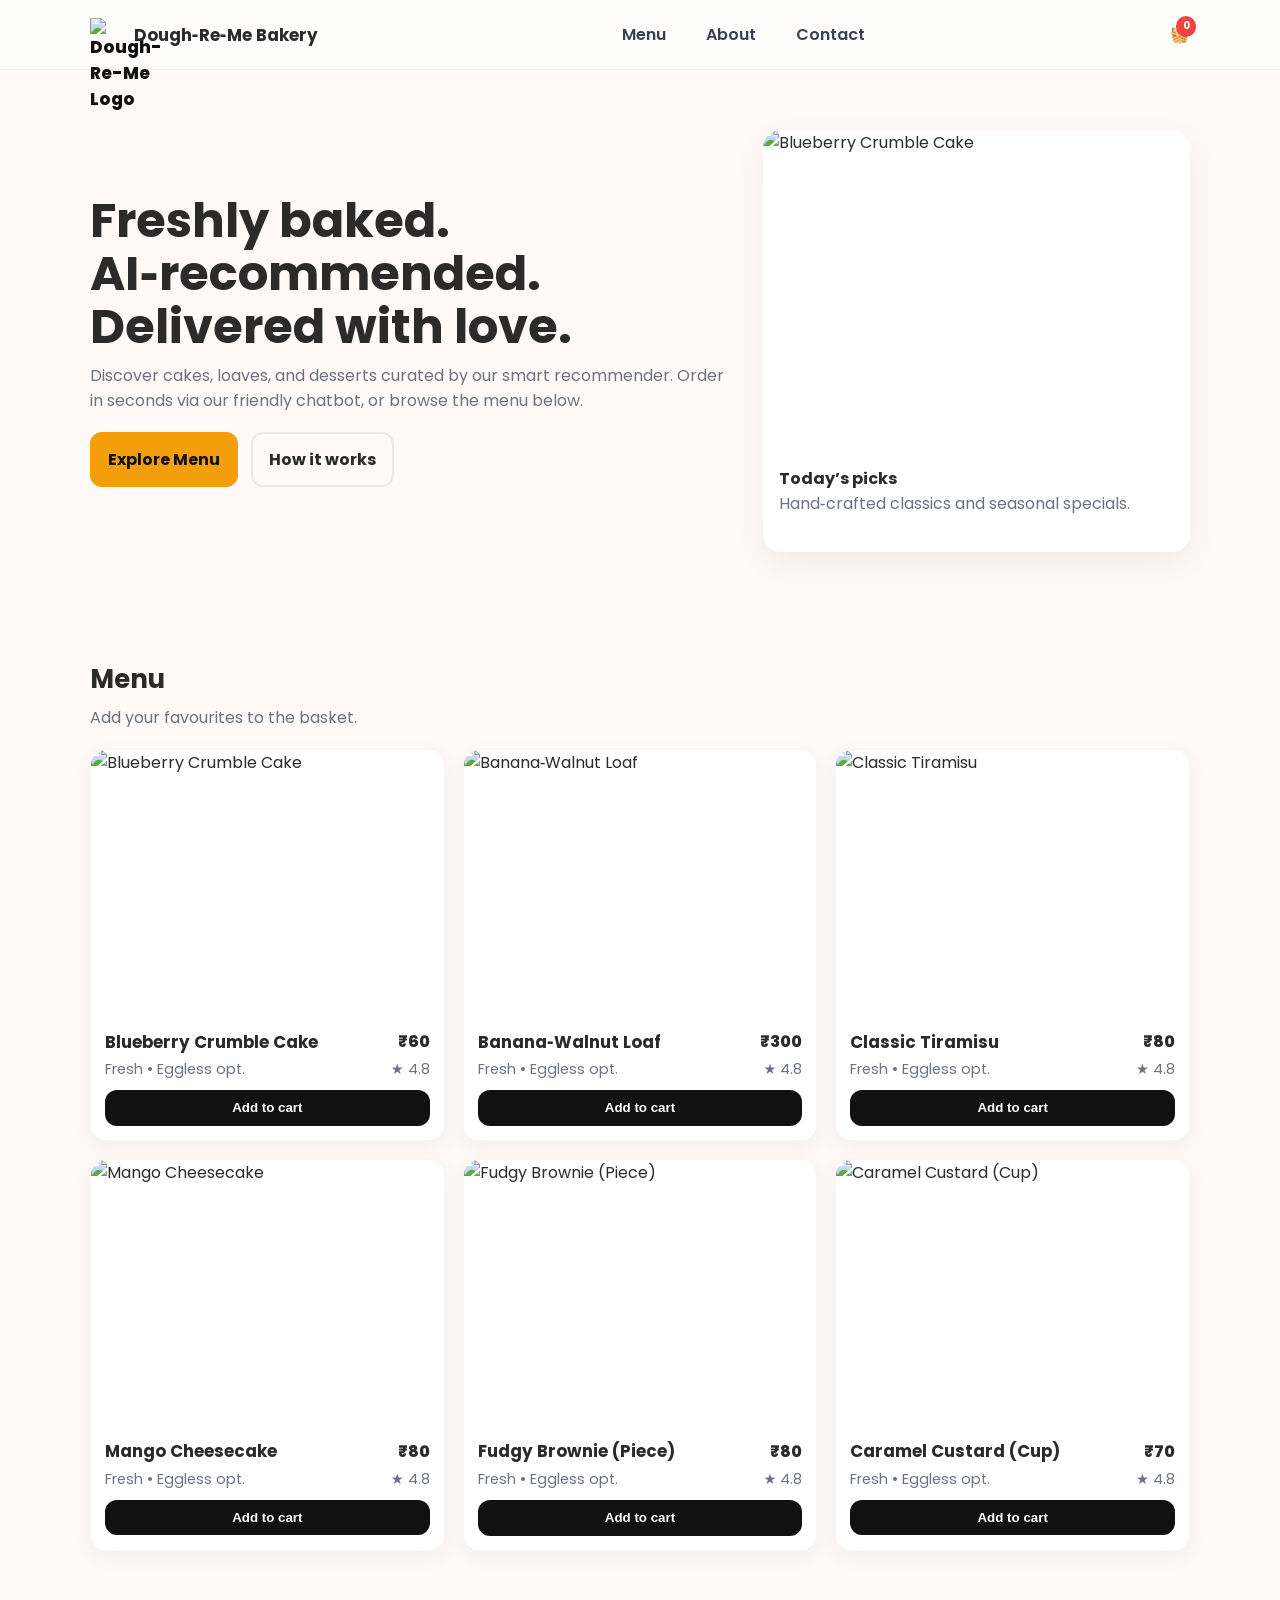
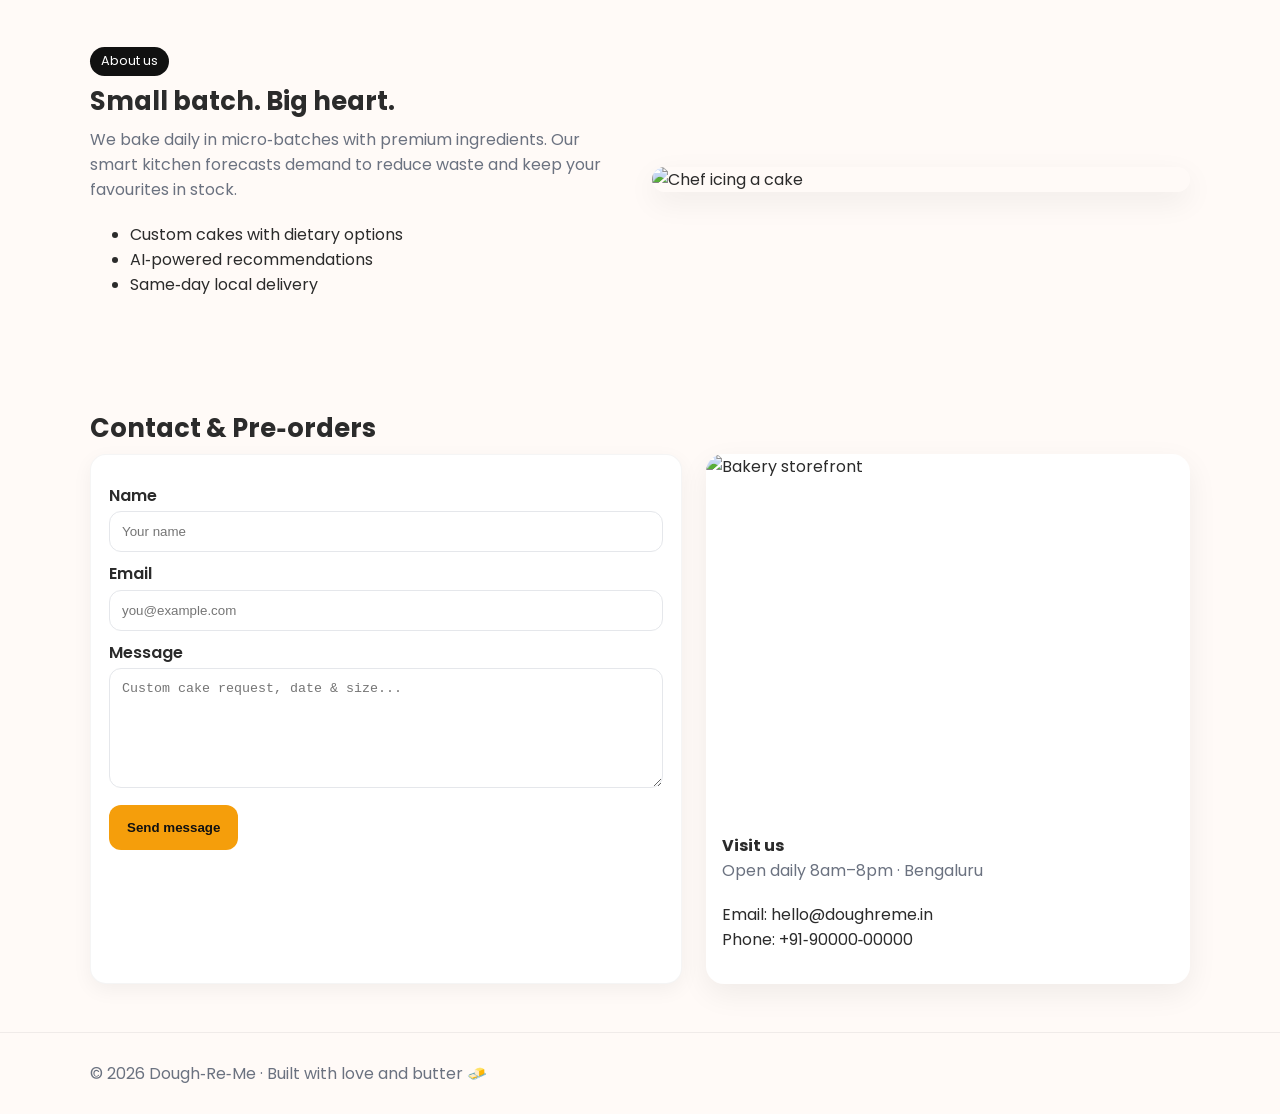
==== index.html @ fbde2506 "website" ====
<!DOCTYPE html>
<html lang="en">
<head>
  <meta charset="UTF-8" />
  <meta name="viewport" content="width=device-width, initial-scale=1" />
  <title>Dough‑Re‑Me Bakery</title>
  <link rel="preconnect" href="https://fonts.googleapis.com">
  <link rel="preconnect" href="https://fonts.gstatic.com" crossorigin>
  <link href="https://fonts.googleapis.com/css2?family=Poppins:wght@300;400;600;700&family=Inter:wght@300;400;600&display=swap" rel="stylesheet">
  <style>
    :root{
      --bg:#fffaf7;--card:#ffffff;--ink:#2b2b2b;--muted:#6b7280;--brand:#f59e0b;--brand-dark:#d97706;--accent:#ef4444;--ring:rgba(245,158,11,.35)
    }
    *{box-sizing:border-box}
    html{scroll-behavior:smooth}
    body{margin:0;font-family:Poppins,system-ui,-apple-system,Segoe UI,Roboto,Inter,Arial,Helvetica,sans-serif;color:var(--ink);background:var(--bg)}
    img{max-width:100%;display:block}
    a{text-decoration:none;color:inherit}
    .container{width:min(1100px,92vw);margin-inline:auto}
    /* Header */
    header{position:sticky;top:0;background:rgba(255,255,255,.8);backdrop-filter:saturate(180%) blur(12px);z-index:50;border-bottom:1px solid #0001}
    .nav{display:flex;align-items:center;justify-content:space-between;padding:14px 0}
    .brand{display:flex;gap:.6rem;align-items:center;font-weight:700;font-size:1.05rem}
    .brand .logo{height:34px;width:34px;border-radius:10px;display:grid;place-items:center;color:#111;font-weight:800}
    .links{display:flex;gap:1rem;align-items:center}
    .links a{padding:.5rem .75rem;border-radius:10px;color:#374151;font-weight:600}
    .links a:hover{background:#00000008}
    .cart{position:relative}
    .badge{position:absolute;top:-6px;right:-6px;background:var(--accent);color:#fff;border-radius:999px;font-size:.65rem;padding:.15rem .4rem;font-weight:700}
    .menu-toggle{display:none;border:none;background:transparent;font-size:1.4rem}

    /* Hero */
    .hero{display:grid;grid-template-columns:1.2fr .8fr;gap:2rem;align-items:center;padding:60px 0}
    .hero h1{font-size:clamp(1.8rem,4vw,3rem);line-height:1.1;margin:0 0 .6rem}
    .hero p{color:var(--muted);margin:0 0 1.2rem}
    .cta{display:flex;gap:.8rem;flex-wrap:wrap}
    .btn{padding:.8rem 1rem;border-radius:12px;border:2px solid transparent;font-weight:700;cursor:pointer;transition:.2s}
    .btn.primary{background:var(--brand);color:#111}
    .btn.primary:hover{background:var(--brand-dark)}
    .btn.ghost{background:transparent;border-color:#00000012}
    .btn.ghost:hover{border-color:#00000025}
    .hero-card{background:var(--card);border-radius:18px;box-shadow:0 10px 30px #00000010;overflow:hidden}
    .hero-card img{aspect-ratio:4/3;object-fit:cover}
    .hero-card .caption{padding:1rem}

    /* Sections */
    section{padding:48px 0}
    .section-title{font-size:1.6rem;margin:0 0 .4rem}
    .section-sub{color:var(--muted);margin:0 0 1.2rem}

    /* Menu Grid */
    .grid{display:grid;grid-template-columns:repeat(3,1fr);gap:18px}
    .card{background:var(--card);border-radius:16px;box-shadow:0 6px 20px #0000000d;overflow:hidden;border:1px solid #00000008}
    .card img{aspect-ratio:4/3;object-fit:cover}
    .card .body{padding:14px}
    .price{font-weight:800}
    .meta{display:flex;align-items:center;justify-content:space-between;color:var(--muted);font-size:.9rem;margin-top:.3rem}
    .add{margin-top:.6rem;width:100%;padding:.65rem;border-radius:12px;border:none;background:#111;color:#fff;font-weight:700;cursor:pointer}
    .add:focus{outline:3px solid var(--ring)}

    /* About */
    .about{display:grid;grid-template-columns:1fr 1fr;gap:24px;align-items:center}
    .about .pill{display:inline-block;background:#111;color:#fff;border-radius:999px;padding:.35rem .7rem;font-size:.8rem;margin-bottom:.4rem}

    /* Contact */
    .contact{display:grid;grid-template-columns:1.1fr .9fr;gap:24px}
    form{background:var(--card);padding:18px;border-radius:16px;box-shadow:0 6px 20px #0000000d;border:1px solid #0000000a}
    label{display:block;font-weight:600;margin:.6rem 0 .2rem}
    input,textarea{width:100%;padding:.75rem;border-radius:12px;border:1px solid #e5e7eb;background:#fff}
    textarea{min-height:120px;resize:vertical}
    .send{margin-top:10px}

    /* Footer */
    footer{padding:28px 0;border-top:1px solid #0000000f;color:#6b7280}

    /* Responsive */
    @media (max-width: 980px){
      .hero{grid-template-columns:1fr;}
      .about, .contact{grid-template-columns:1fr}
      .grid{grid-template-columns:repeat(2,1fr)}
    }
    @media (max-width: 640px){
      .grid{grid-template-columns:1fr}
      .links{display:none}
      .menu-toggle{display:block}
      .mobile{display:none;position:absolute;top:60px;left:0;right:0;background:#fff;border-bottom:1px solid #00000012}
      .mobile a{display:block;padding:12px 16px;border-top:1px solid #0000000a}
    }
  </style>
</head>
<body>
  <header>
    <div class="container nav">
      <a href="#home" class="brand" aria-label="Dough‑Re‑Me home">
        <span class="logo">
  <img src="static/images/logo.png" alt="Dough-Re-Me Logo" />
</span>

        <span>Dough‑Re‑Me Bakery</span>
      </a>
      <nav class="links" aria-label="Primary">
        <a href="#menu">Menu</a>
        <a href="#about">About</a>
        <a href="#contact">Contact</a>
      </nav>
      <button class="menu-toggle" aria-label="Open menu" onclick="toggleMobile()">☰</button>
      <a class="cart" href="#menu" aria-label="Cart">
        🧺<span id="cartBadge" class="badge" aria-live="polite" aria-atomic="true">0</span>
      </a>
    </div>
    <nav id="mobileNav" class="mobile container" aria-label="Mobile"></nav>
  </header>

  <main id="home">
    <!-- HERO -->
    <section class="hero container" aria-labelledby="hero-title">
      <div>
        <h1 id="hero-title">Freshly baked. AI‑recommended. Delivered with love.</h1>
        <p>Discover cakes, loaves, and desserts curated by our smart recommender. Order in seconds via our friendly chatbot, or browse the menu below.</p>
        <div class="cta">
          <a href="#menu" class="btn primary">Explore Menu</a>
          <a href="#about" class="btn ghost">How it works</a>
        </div>
      </div>
      <div class="hero-card" role="img" aria-label="Display of assorted bakery items">
        <img src="static/images/blueberry_crumble.jpeg" alt="Blueberry Crumble Cake"/>
        <div class="caption">
          <strong>Today’s picks</strong>
          <p class="section-sub">Hand‑crafted classics and seasonal specials.</p>
        </div>
      </div>
    </section>

    <!-- MENU -->
    <section id="menu" class="container" aria-labelledby="menu-title">
      <h2 class="section-title" id="menu-title">Menu</h2>
      <p class="section-sub">Add your favourites to the basket.</p>
      <div class="grid" id="menuGrid"></div>
    </section>

    <!-- ABOUT -->
    <section id="about" class="container" aria-labelledby="about-title">
      <div class="about">
        <div>
          <span class="pill">About us</span>
          <h2 class="section-title" id="about-title">Small batch. Big heart.</h2>
          <p class="section-sub">We bake daily in micro‑batches with premium ingredients. Our smart kitchen forecasts demand to reduce waste and keep your favourites in stock.</p>
          <ul>
            <li>Custom cakes with dietary options</li>
            <li>AI‑powered recommendations</li>
            <li>Same‑day local delivery</li>
          </ul>
        </div>
        <img src="https://images.unsplash.com/photo-1605497788044-5c4ae0500f86?q=80&w=1600&auto=format&fit=crop" alt="Chef icing a cake" style="border-radius:16px;box-shadow:0 10px 30px #00000010"/>
      </div>
    </section>

    <!-- CONTACT -->
    <section id="contact" class="container" aria-labelledby="contact-title">
      <h2 class="section-title" id="contact-title">Contact & Pre‑orders</h2>
      <div class="contact">
        <form onsubmit="event.preventDefault(); alert('Thanks! We\'ll get back soon.'); this.reset();">
          <label for="name">Name</label>
          <input id="name" name="name" required placeholder="Your name" />
          <label for="email">Email</label>
          <input id="email" name="email" type="email" required placeholder="you@example.com" />
          <label for="msg">Message</label>
          <textarea id="msg" name="message" placeholder="Custom cake request, date & size..."></textarea>
          <button class="btn primary send" type="submit">Send message</button>
        </form>
        <div>
          <div class="hero-card">
            <img src="https://images.unsplash.com/photo-1541976076758-347942db1970?q=80&w=1600&auto=format&fit=crop" alt="Bakery storefront"/>
            <div class="caption">
              <strong>Visit us</strong>
              <p class="section-sub">Open daily 8am–8pm · Bengaluru</p>
              <p>Email: hello@doughreme.in<br/>Phone: +91‑90000‑00000</p>
            </div>
          </div>
        </div>
      </div>
    </section>
  </main>

  <footer>
    <div class="container">
      © <span id="year"></span> Dough‑Re‑Me · Built with love and butter 🧈
    </div>
  </footer>

  <script>

 
    const items = [
      {id:1, name:'Blueberry Crumble Cake', price:60, img:'static/images/blueberry_crumble.jpeg'},
      {id:2, name:'Banana‑Walnut Loaf', price:300, img:'static/images/banana_walnut.jpeg'},
      {id:3, name:'Classic Tiramisu', price:80, img:'static/images/tiramisu.jpeg'},
      {id:4, name:'Mango Cheesecake', price:80, img:'static/images/mango_cheesecake.jpeg'},
      {id:5, name:'Fudgy Brownie (Piece)', price:80, img:'static/images/brownie.jpeg'},
      {id:6, name:'Caramel Custard (Cup)', price:70, img:'static/images/caramel_custard.jpeg'}
    ];

    const grid = document.getElementById('menuGrid');
    const badge = document.getElementById('cartBadge');
    const mobileNav = document.getElementById('mobileNav');
    let cartCount = 0;

    function renderMenu(){
      grid.innerHTML = items.map(it => `
        <article class="card" aria-label="${it.name}">
          <img src="${it.img}" alt="${it.name}">
          <div class="body">
            <div style="display:flex;justify-content:space-between;align-items:center;gap:.6rem">
              <h3 style="margin:0;font-size:1.05rem">${it.name}</h3>
              <span class="price">₹${it.price}</span>
            </div>
            <div class="meta">
              <span>Fresh • Eggless opt.</span>
              <span>★ 4.8</span>
            </div>
            <button class="add" onclick="addToCart(${it.id})">Add to cart</button>
          </div>
        </article>
      `).join('');
    }

    function addToCart(id){
      cartCount++; badge.textContent = cartCount; badge.style.transform = 'scale(1.2)';
      setTimeout(()=>{badge.style.transform='scale(1)';},120);
    }

    function toggleMobile(){
      if(mobileNav.style.display === 'block'){ mobileNav.style.display = 'none'; return; }
      mobileNav.innerHTML = `
        <a href="#menu" onclick="toggleMobile()">Menu</a>
        <a href="#about" onclick="toggleMobile()">About</a>
        <a href="#contact" onclick="toggleMobile()">Contact</a>
      `;
      mobileNav.style.display = 'block';
    }

    document.getElementById('year').textContent = new Date().getFullYear();
    renderMenu();
  </script>
</body>
</html>
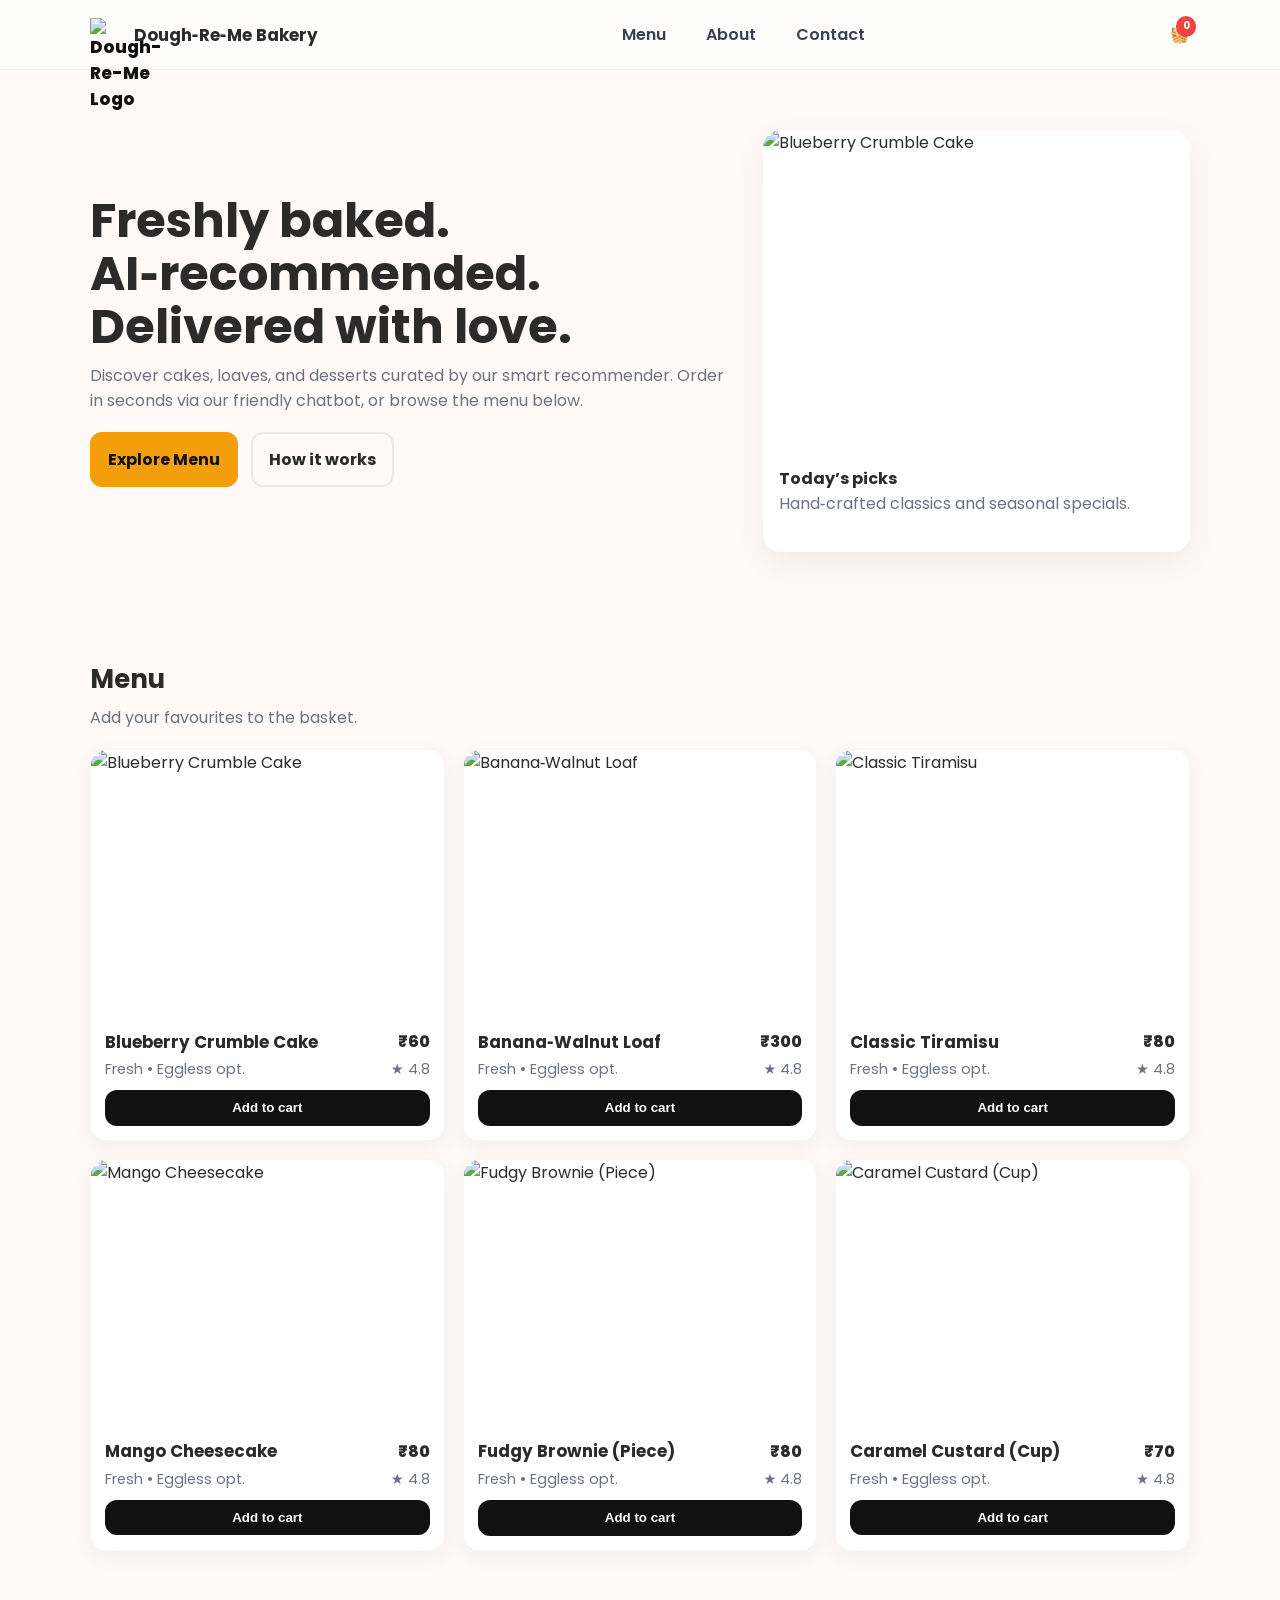
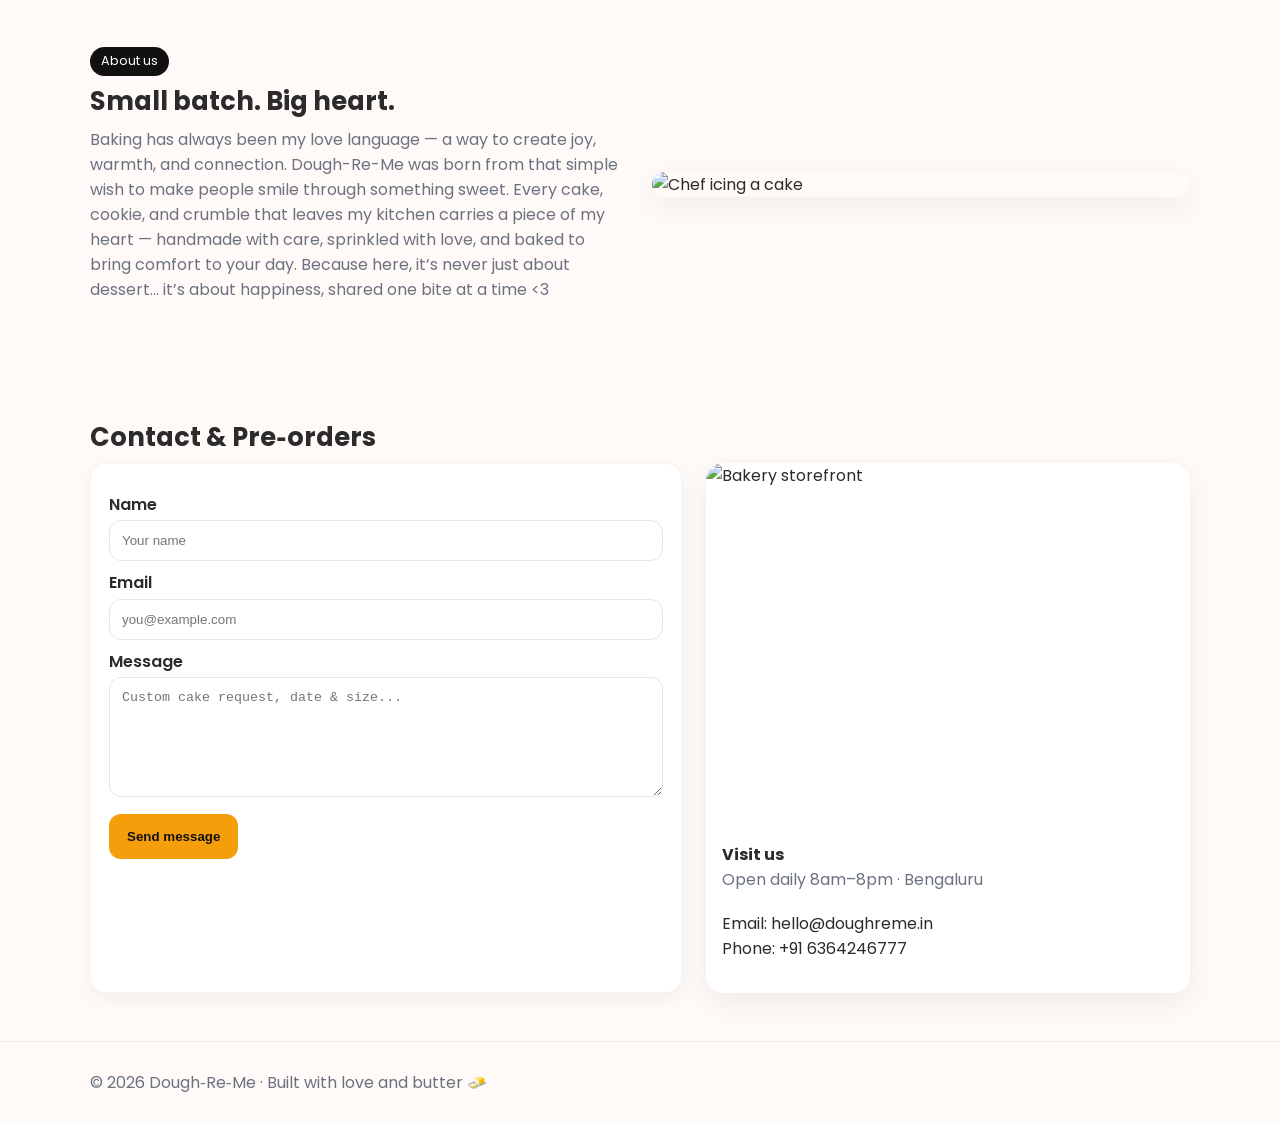
==== commit 388cb85e: "Updated" ====
--- a/index.html
+++ b/index.html
@@ -144,14 +144,10 @@
         <div>
           <span class="pill">About us</span>
           <h2 class="section-title" id="about-title">Small batch. Big heart.</h2>
-          <p class="section-sub">We bake daily in micro‑batches with premium ingredients. Our smart kitchen forecasts demand to reduce waste and keep your favourites in stock.</p>
-          <ul>
-            <li>Custom cakes with dietary options</li>
-            <li>AI‑powered recommendations</li>
-            <li>Same‑day local delivery</li>
-          </ul>
-        </div>
-        <img src="https://images.unsplash.com/photo-1605497788044-5c4ae0500f86?q=80&w=1600&auto=format&fit=crop" alt="Chef icing a cake" style="border-radius:16px;box-shadow:0 10px 30px #00000010"/>
+          <p class="section-sub">Baking has always been my love language — a way to create joy, warmth, and connection. Dough-Re-Me was born from that simple wish to make people smile through something sweet. Every cake, cookie, and crumble that leaves my kitchen carries a piece of my heart — handmade with care, sprinkled with love, and baked to bring comfort to your day. Because here, it’s never just about dessert… it’s about happiness, shared one bite at a time <3</p>
+          
+        </div>
+        <img src="static/images/love.png" alt="Chef icing a cake" style="border-radius:16px;box-shadow:0 10px 30px #00000010"/>
       </div>
     </section>
 
@@ -170,11 +166,11 @@
         </form>
         <div>
           <div class="hero-card">
-            <img src="https://images.unsplash.com/photo-1541976076758-347942db1970?q=80&w=1600&auto=format&fit=crop" alt="Bakery storefront"/>
+            <img src="static/images/shop.png" alt="Bakery storefront"/>
             <div class="caption">
               <strong>Visit us</strong>
               <p class="section-sub">Open daily 8am–8pm · Bengaluru</p>
-              <p>Email: hello@doughreme.in<br/>Phone: +91‑90000‑00000</p>
+              <p>Email: hello@doughreme.in<br/>Phone: +91 6364246777</p>
             </div>
           </div>
         </div>
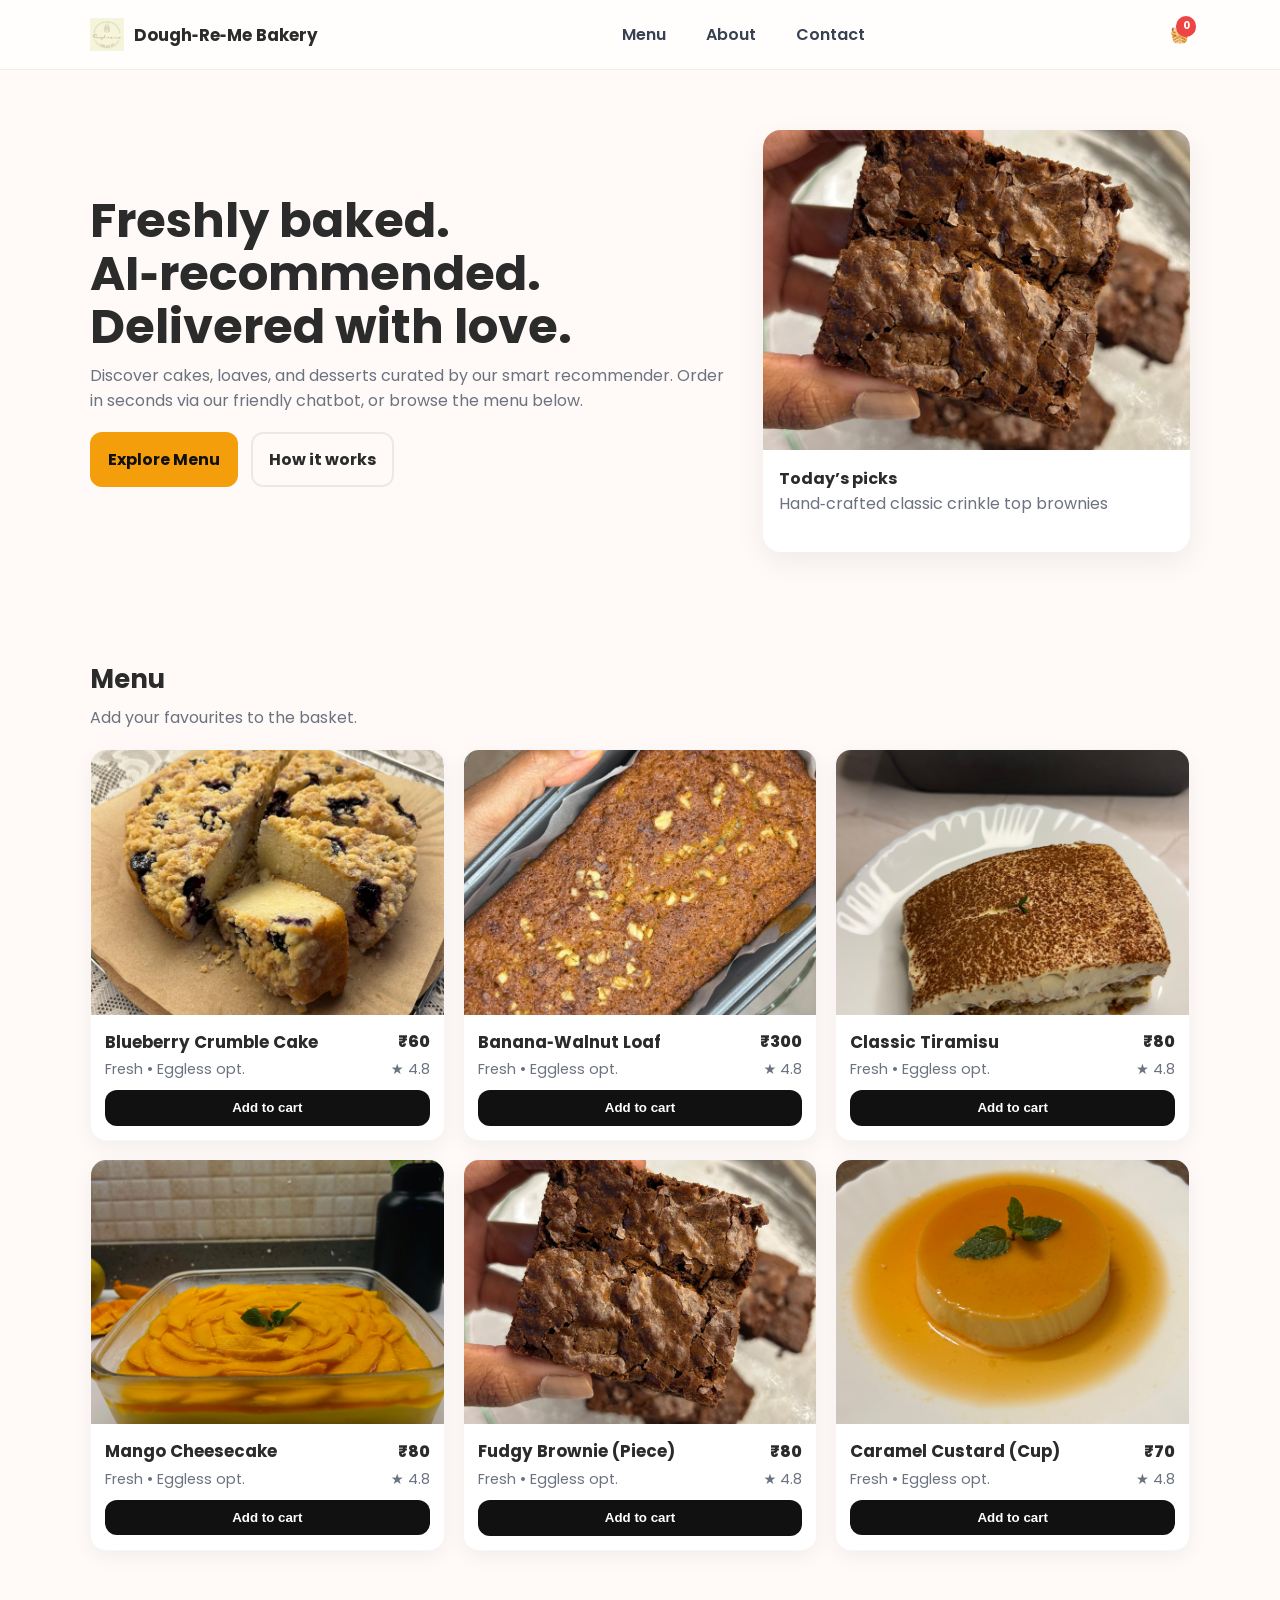
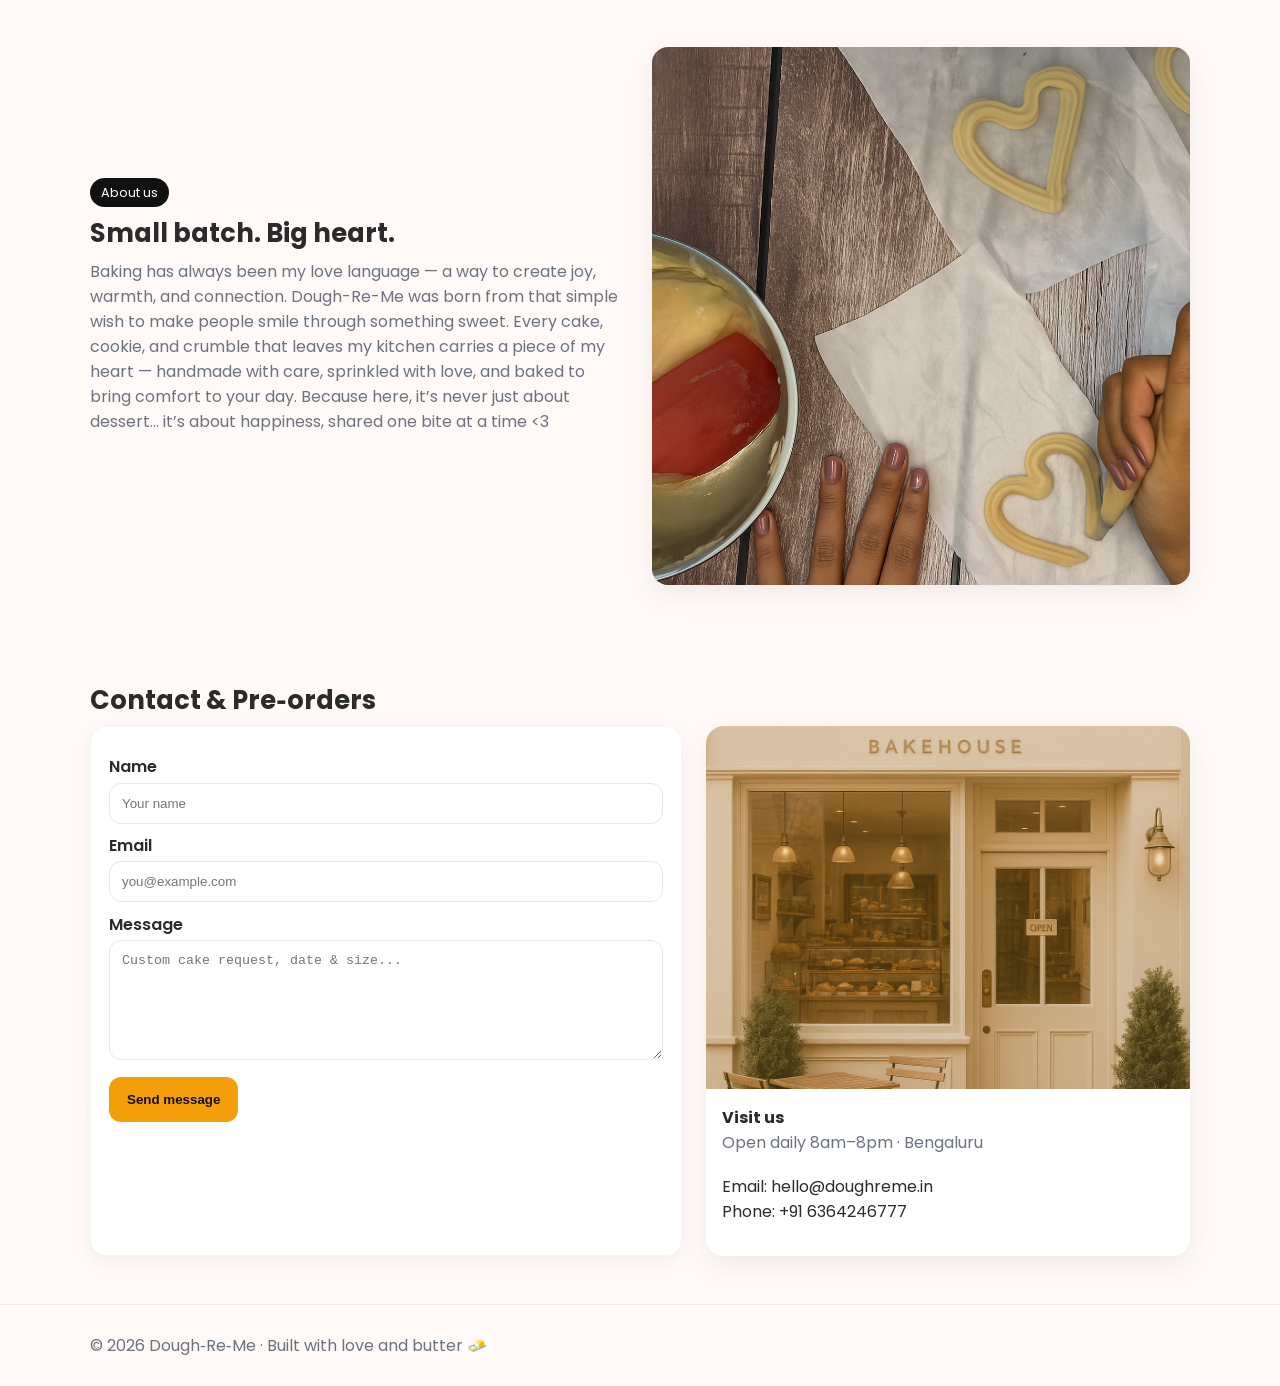
==== commit 862fcdf5: "adding images" ====
--- a/index.html
+++ b/index.html
@@ -123,10 +123,10 @@
         </div>
       </div>
       <div class="hero-card" role="img" aria-label="Display of assorted bakery items">
-        <img src="static/images/blueberry_crumble.jpeg" alt="Blueberry Crumble Cake"/>
+        <img src="static/images/brownie.jpeg" alt="Brownie"/>
         <div class="caption">
           <strong>Today’s picks</strong>
-          <p class="section-sub">Hand‑crafted classics and seasonal specials.</p>
+          <p class="section-sub">Hand‑crafted classic crinkle top brownies</p>
         </div>
       </div>
     </section>
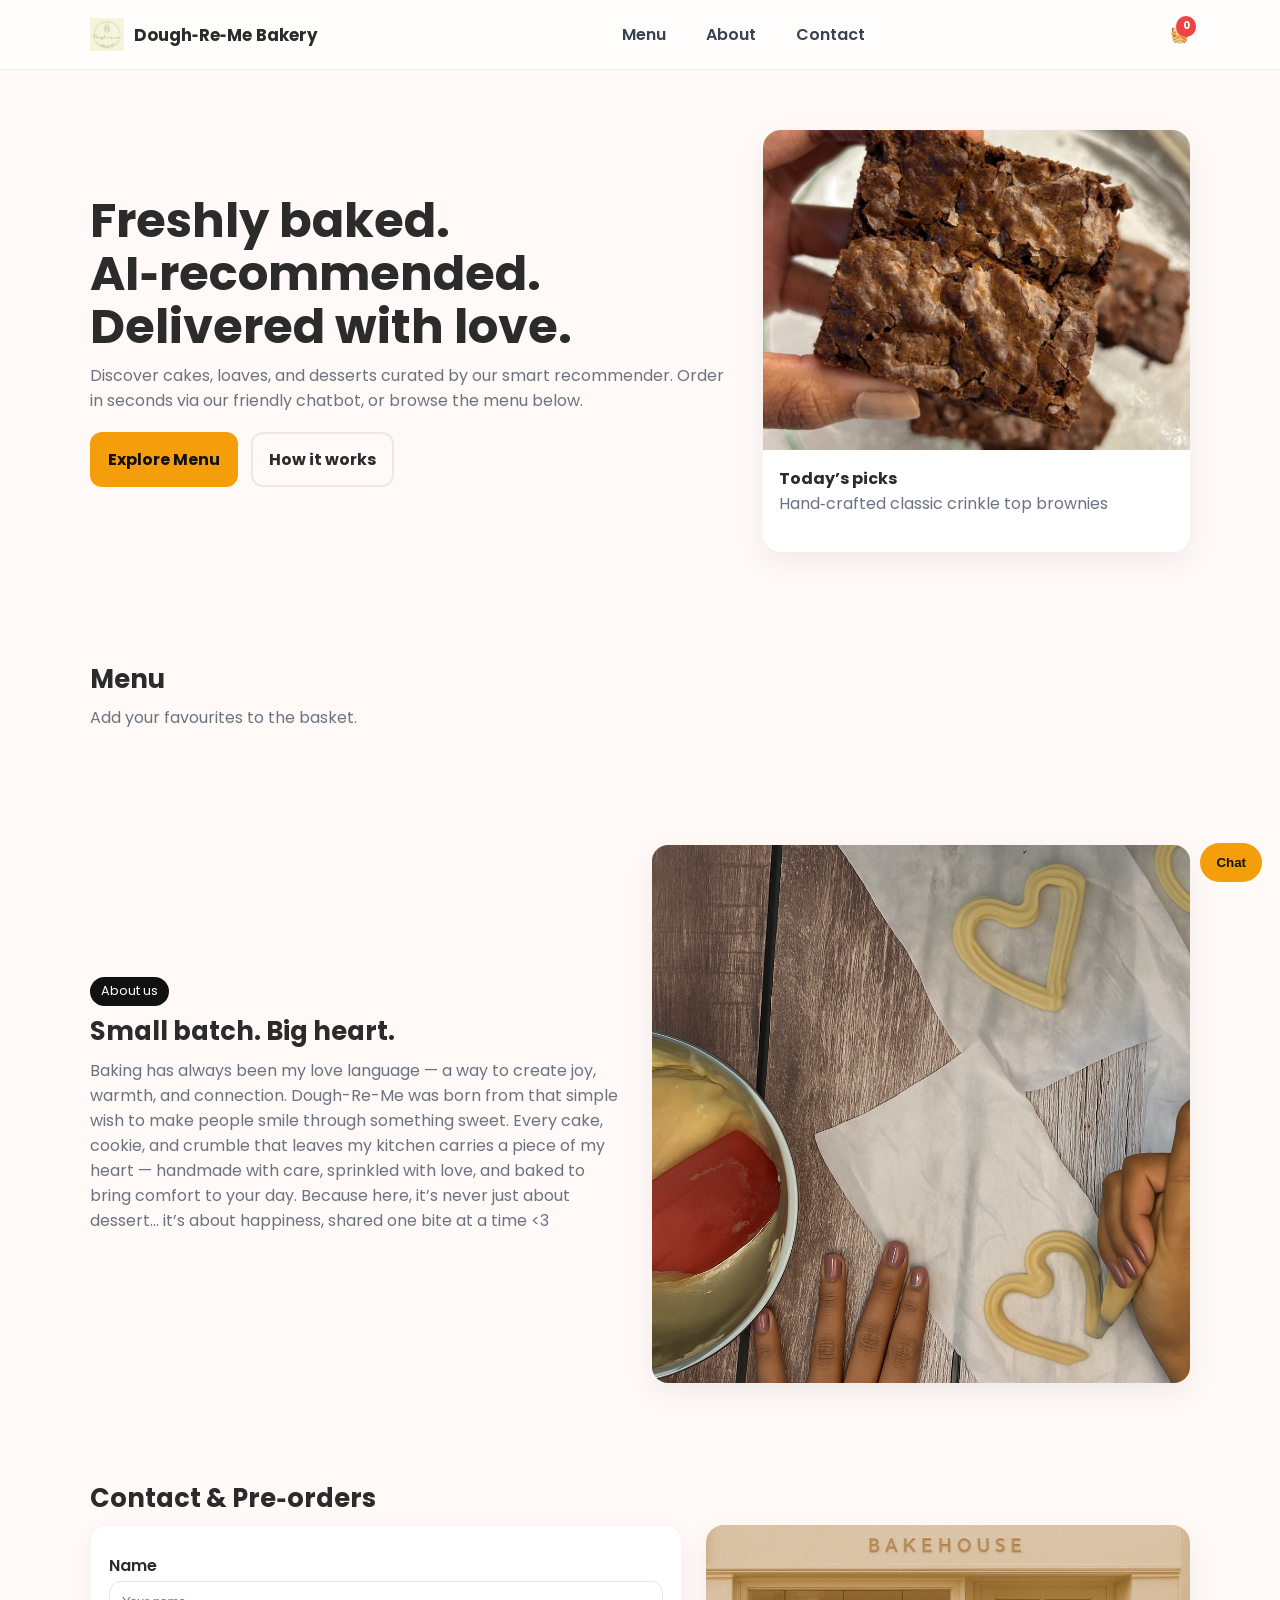
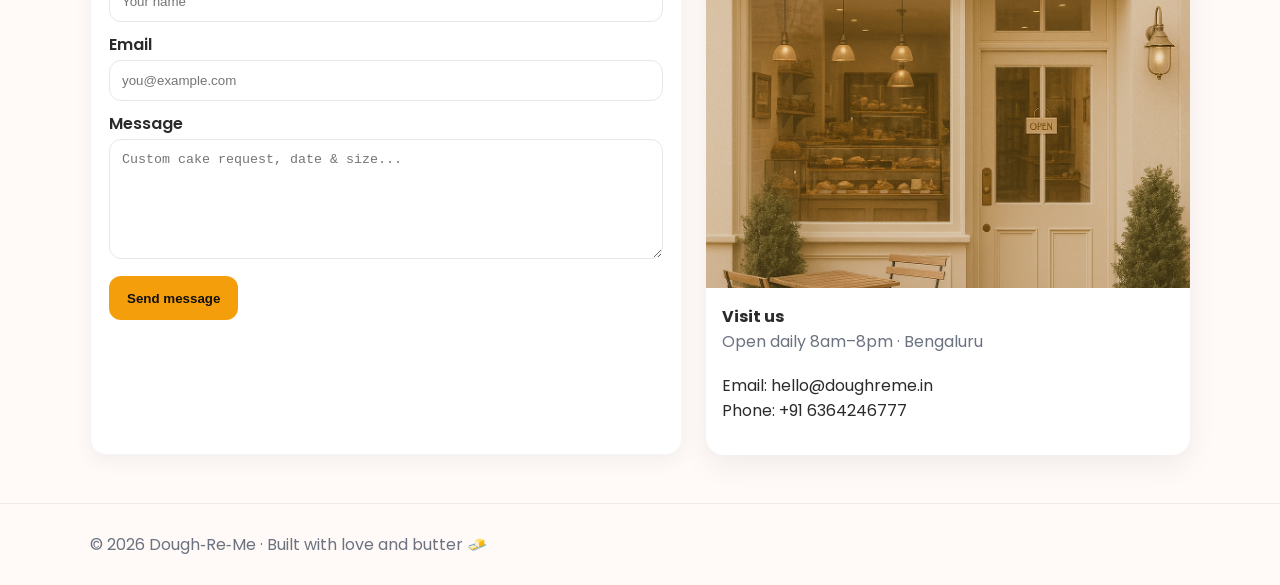
==== commit 9e654575: "Add assistant API + frontend chat widget; fetch products from API; localStorage cart integration" ====
--- a/index.html
+++ b/index.html
@@ -185,44 +185,57 @@
   </footer>
 
   <script>
-
- 
-    const items = [
-      {id:1, name:'Blueberry Crumble Cake', price:60, img:'static/images/blueberry_crumble.jpeg'},
-      {id:2, name:'Banana‑Walnut Loaf', price:300, img:'static/images/banana_walnut.jpeg'},
-      {id:3, name:'Classic Tiramisu', price:80, img:'static/images/tiramisu.jpeg'},
-      {id:4, name:'Mango Cheesecake', price:80, img:'static/images/mango_cheesecake.jpeg'},
-      {id:5, name:'Fudgy Brownie (Piece)', price:80, img:'static/images/brownie.jpeg'},
-      {id:6, name:'Caramel Custard (Cup)', price:70, img:'static/images/caramel_custard.jpeg'}
-    ];
-
+    const apiBase = '';
     const grid = document.getElementById('menuGrid');
     const badge = document.getElementById('cartBadge');
     const mobileNav = document.getElementById('mobileNav');
-    let cartCount = 0;
-
-    function renderMenu(){
+    const cartKey = 'drm_cart_v1';
+
+    async function fetchProducts(){
+      try{
+        const res = await fetch(apiBase + '/api/v1/products/');
+        if(!res.ok) throw new Error('Failed');
+        const data = await res.json();
+        return data;
+      }catch(e){
+        // fallback to empty
+        return [];
+      }
+    }
+
+    function loadCart(){
+      try{ return JSON.parse(localStorage.getItem(cartKey) || '[]') }catch(e){ return [] }
+    }
+
+    function saveCart(arr){ localStorage.setItem(cartKey, JSON.stringify(arr)); updateBadge(); }
+
+    function updateBadge(){ const c = loadCart().reduce((s,i)=>s+i.quantity,0); badge.textContent = c; }
+
+    function renderMenu(items){
       grid.innerHTML = items.map(it => `
         <article class="card" aria-label="${it.name}">
-          <img src="${it.img}" alt="${it.name}">
+          <img src="${it.img || 'static/images/shop.png'}" alt="${it.name}">
           <div class="body">
             <div style="display:flex;justify-content:space-between;align-items:center;gap:.6rem">
-              <h3 style="margin:0;font-size:1.05rem">${it.name}</h3>
+              <h3 style="margin:0;font-size:1.05rem"><a href="product.html?id=${it.id}">${it.name}</a></h3>
               <span class="price">₹${it.price}</span>
             </div>
             <div class="meta">
-              <span>Fresh • Eggless opt.</span>
+              <span>${it.category || 'Fresh'}</span>
               <span>★ 4.8</span>
             </div>
-            <button class="add" onclick="addToCart(${it.id})">Add to cart</button>
+            <button class="add" onclick="addToCart(${it.id}, '${(it.name||'').replace(/'/g,"\'\'")}','${it.price}', '${it.img || ''}')">Add to cart</button>
           </div>
         </article>
       `).join('');
     }
 
-    function addToCart(id){
-      cartCount++; badge.textContent = cartCount; badge.style.transform = 'scale(1.2)';
-      setTimeout(()=>{badge.style.transform='scale(1)';},120);
+    function addToCart(id, name, price, img){
+      const arr = loadCart();
+      const ex = arr.find(x=>x.id===id);
+      if(ex){ ex.quantity += 1 } else { arr.push({id, name, price: Number(price), quantity:1, img}) }
+      saveCart(arr);
+      badge.style.transform = 'scale(1.2)'; setTimeout(()=>badge.style.transform='scale(1)',120);
     }
 
     function toggleMobile(){
@@ -235,8 +248,68 @@
       mobileNav.style.display = 'block';
     }
 
-    document.getElementById('year').textContent = new Date().getFullYear();
-    renderMenu();
+    // Chat widget
+    const chatBtnHtml = `
+      <div id="drmChat" style="position:fixed;right:18px;bottom:18px;z-index:1000">
+        <button id="openChat" style="background:var(--brand);border:none;border-radius:999px;padding:12px 16px;color:#111;font-weight:700">Chat</button>
+      </div>
+    `;
+    document.body.insertAdjacentHTML('beforeend', chatBtnHtml);
+
+    function createChatPanel(){
+      if(document.getElementById('drmPanel')) return;
+      const panel = document.createElement('div');
+      panel.id = 'drmPanel';
+      panel.style.position = 'fixed';
+      panel.style.right = '18px';
+      panel.style.bottom = '72px';
+      panel.style.width = '320px';
+      panel.style.maxHeight = '60vh';
+      panel.style.background = '#fff';
+      panel.style.borderRadius = '12px';
+      panel.style.boxShadow = '0 10px 30px rgba(0,0,0,.15)';
+      panel.style.overflow = 'hidden';
+      panel.innerHTML = `
+        <div style="padding:10px;border-bottom:1px solid #eee;font-weight:700">Assistant</div>
+        <div id="drmMsgs" style="padding:10px;height:240px;overflow:auto"></div>
+        <div style="display:flex;gap:8px;padding:8px;border-top:1px solid #eee">
+          <input id="drmInput" placeholder="Ask for recommendations or say hi" style="flex:1;padding:8px;border-radius:8px;border:1px solid #eee">
+          <button id="drmSend" style="background:var(--brand);border:none;padding:8px 10px;border-radius:8px">Send</button>
+        </div>
+      `;
+      document.body.appendChild(panel);
+      document.getElementById('drmSend').addEventListener('click', sendChat);
+      document.getElementById('drmInput').addEventListener('keydown', (e)=>{ if(e.key==='Enter') sendChat() });
+    }
+
+    async function sendChat(){
+      const input = document.getElementById('drmInput');
+      const text = input.value.trim(); if(!text) return; input.value = '';
+      const msgsEl = document.getElementById('drmMsgs');
+      msgsEl.insertAdjacentHTML('beforeend', `<div style="margin:.4rem 0"><strong>You:</strong> ${text}</div>`);
+      msgsEl.scrollTop = msgsEl.scrollHeight;
+
+      const payload = { messages: [{ role: 'user', content: text }], top_n: 5 };
+      const res = await fetch('/api/v1/assistant/chat', { method: 'POST', headers: {'content-type':'application/json'}, body: JSON.stringify(payload) });
+      if(!res.ok){ msgsEl.insertAdjacentHTML('beforeend', `<div style="color:red">Assistant error</div>`); return }
+      const data = await res.json();
+      msgsEl.insertAdjacentHTML('beforeend', `<div style="margin:.4rem 0"><strong>Assistant:</strong> ${data.reply.text}</div>`);
+      if(data.reply.suggested_products && data.reply.suggested_products.length){
+        const list = data.reply.suggested_products.map(p=>`<div style="margin:.3rem 0"><a href="product.html?id=${p.id}">${p.name} — ₹${p.price}</a></div>`).join('');
+        msgsEl.insertAdjacentHTML('beforeend', `<div style="margin:.4rem 0">${list}</div>`);
+      }
+      msgsEl.scrollTop = msgsEl.scrollHeight;
+    }
+
+    document.getElementById('openChat').addEventListener('click', ()=>{ createChatPanel(); });
+
+    // Init
+    (async ()=>{
+      const items = await fetchProducts();
+      renderMenu(items);
+      updateBadge();
+      document.getElementById('year').textContent = new Date().getFullYear();
+    })();
   </script>
 </body>
 </html>
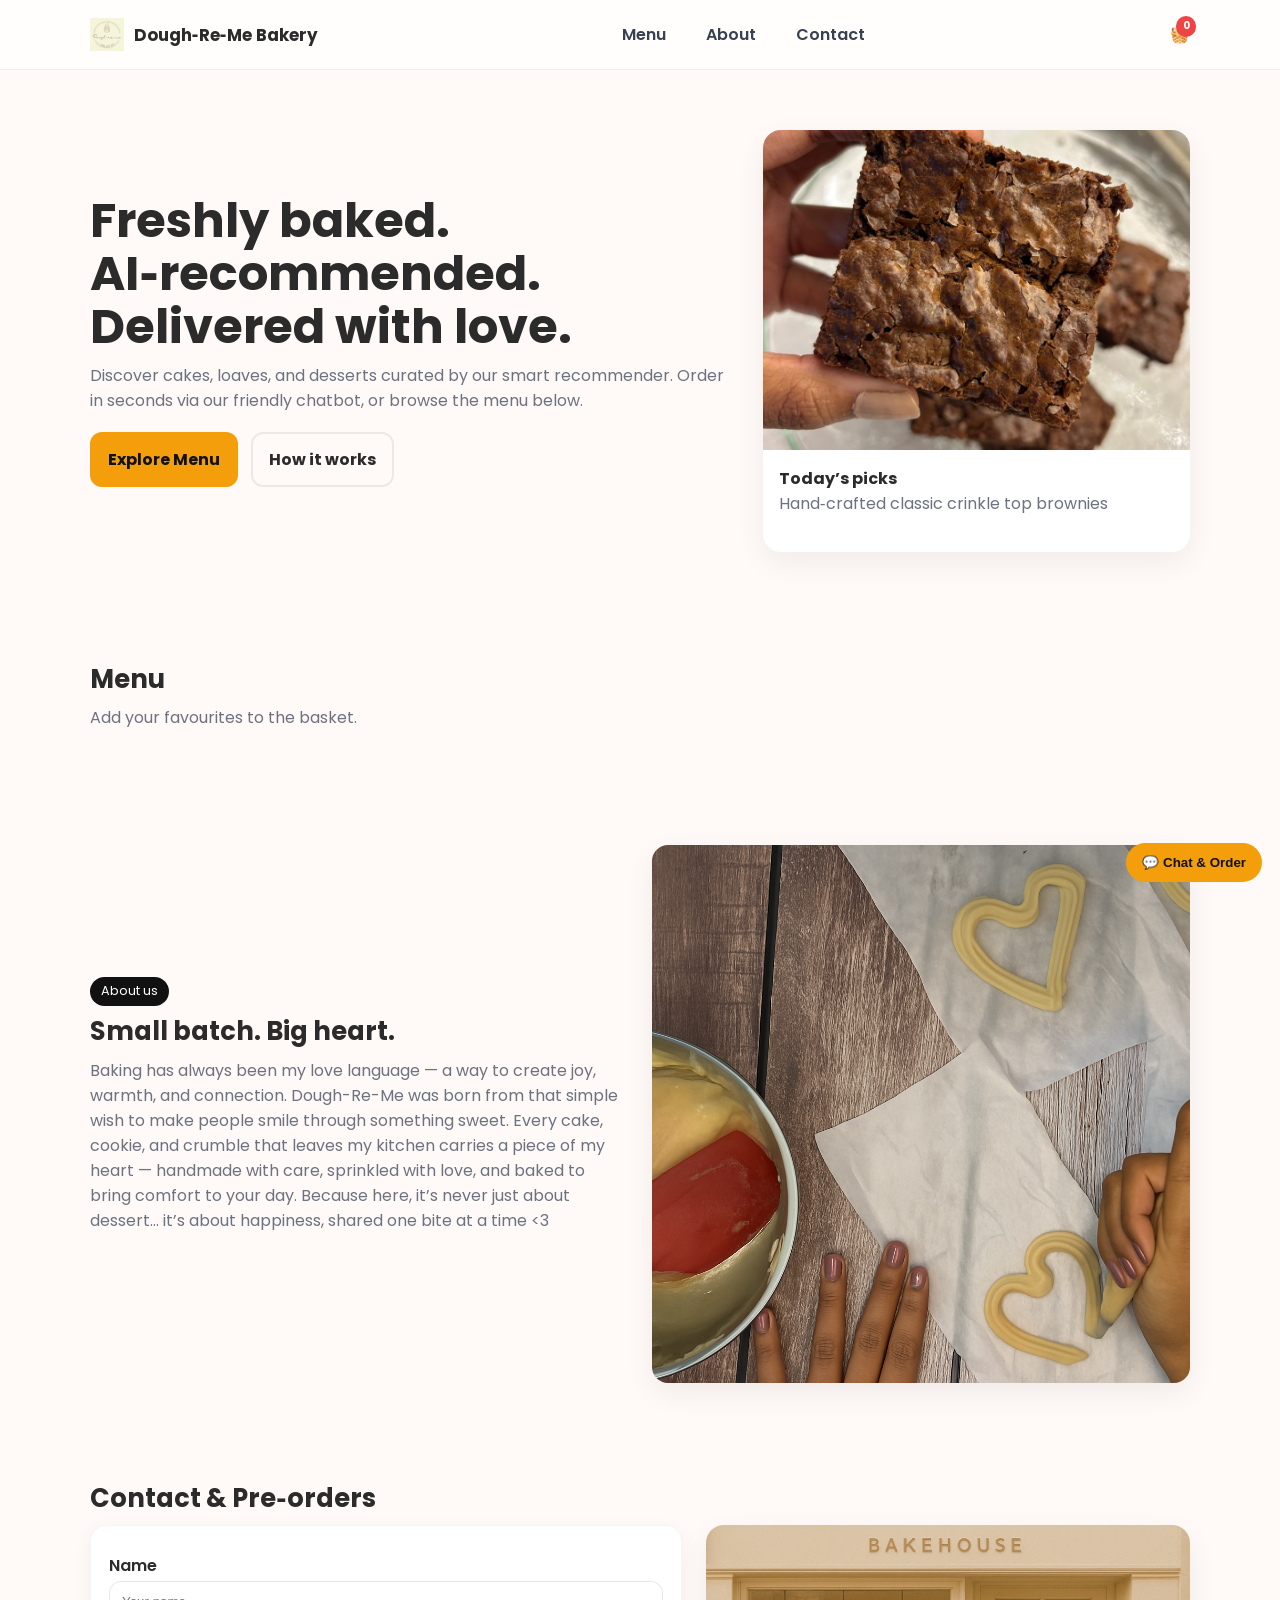
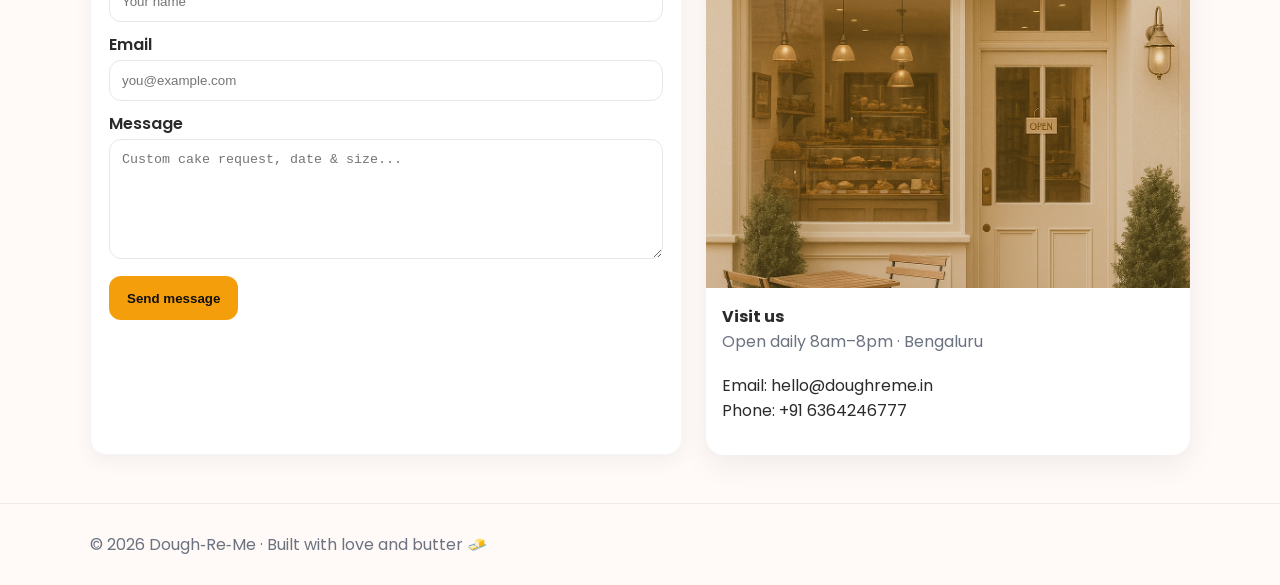
==== commit 4411ce40: "Add chatbot order creation with SMTP email notifications and show all items feature" ====
--- a/index.html
+++ b/index.html
@@ -251,10 +251,12 @@
     // Chat widget
     const chatBtnHtml = `
       <div id="drmChat" style="position:fixed;right:18px;bottom:18px;z-index:1000">
-        <button id="openChat" style="background:var(--brand);border:none;border-radius:999px;padding:12px 16px;color:#111;font-weight:700">Chat</button>
+        <button id="openChat" style="background:var(--brand);border:none;border-radius:999px;padding:12px 16px;color:#111;font-weight:700">💬 Chat & Order</button>
       </div>
     `;
     document.body.insertAdjacentHTML('beforeend', chatBtnHtml);
+
+    let chatHistory = []; // Store full conversation
 
     function createChatPanel(){
       if(document.getElementById('drmPanel')) return;
@@ -263,41 +265,70 @@
       panel.style.position = 'fixed';
       panel.style.right = '18px';
       panel.style.bottom = '72px';
-      panel.style.width = '320px';
-      panel.style.maxHeight = '60vh';
+      panel.style.width = '340px';
+      panel.style.maxHeight = '65vh';
       panel.style.background = '#fff';
       panel.style.borderRadius = '12px';
       panel.style.boxShadow = '0 10px 30px rgba(0,0,0,.15)';
       panel.style.overflow = 'hidden';
       panel.innerHTML = `
-        <div style="padding:10px;border-bottom:1px solid #eee;font-weight:700">Assistant</div>
-        <div id="drmMsgs" style="padding:10px;height:240px;overflow:auto"></div>
+        <div style="padding:10px;border-bottom:1px solid #eee;display:flex;justify-content:space-between;align-items:center">
+          <span style="font-weight:700">AI Assistant</span>
+          <button id="drmClose" style="background:none;border:none;font-size:1.2rem;cursor:pointer">×</button>
+        </div>
+        <div id="drmMsgs" style="padding:10px;height:280px;overflow:auto;font-size:0.9rem"></div>
         <div style="display:flex;gap:8px;padding:8px;border-top:1px solid #eee">
-          <input id="drmInput" placeholder="Ask for recommendations or say hi" style="flex:1;padding:8px;border-radius:8px;border:1px solid #eee">
-          <button id="drmSend" style="background:var(--brand);border:none;padding:8px 10px;border-radius:8px">Send</button>
+          <input id="drmInput" placeholder="Ask for items, place order, or say hi" style="flex:1;padding:8px;border-radius:8px;border:1px solid #eee">
+          <button id="drmSend" style="background:var(--brand);border:none;padding:8px 12px;border-radius:8px;font-weight:700">Send</button>
         </div>
       `;
       document.body.appendChild(panel);
       document.getElementById('drmSend').addEventListener('click', sendChat);
       document.getElementById('drmInput').addEventListener('keydown', (e)=>{ if(e.key==='Enter') sendChat() });
+      document.getElementById('drmClose').addEventListener('click', ()=>{ panel.remove(); });
+      
+      // Initial greeting
+      const msgsEl = document.getElementById('drmMsgs');
+      msgsEl.insertAdjacentHTML('beforeend', `<div style="margin:.4rem 0;padding:8px;background:#f9fafb;border-radius:8px"><strong>Assistant:</strong> Hi! I can help you:<br>• Show all desserts<br>• Recommend items<br>• Place an order<br>What would you like?</div>`);
     }
 
     async function sendChat(){
       const input = document.getElementById('drmInput');
       const text = input.value.trim(); if(!text) return; input.value = '';
       const msgsEl = document.getElementById('drmMsgs');
-      msgsEl.insertAdjacentHTML('beforeend', `<div style="margin:.4rem 0"><strong>You:</strong> ${text}</div>`);
+      
+      // Add user message
+      msgsEl.insertAdjacentHTML('beforeend', `<div style="margin:.4rem 0;text-align:right"><span style="background:#e5e7eb;padding:6px 10px;border-radius:12px;display:inline-block">${text}</span></div>`);
       msgsEl.scrollTop = msgsEl.scrollHeight;
 
-      const payload = { messages: [{ role: 'user', content: text }], top_n: 5 };
+      // Add to history
+      chatHistory.push({ role: 'user', content: text });
+
+      const payload = { messages: chatHistory, top_n: 10 };
       const res = await fetch('/api/v1/assistant/chat', { method: 'POST', headers: {'content-type':'application/json'}, body: JSON.stringify(payload) });
-      if(!res.ok){ msgsEl.insertAdjacentHTML('beforeend', `<div style="color:red">Assistant error</div>`); return }
+      if(!res.ok){ 
+        msgsEl.insertAdjacentHTML('beforeend', `<div style="color:red;margin:.4rem 0">⚠️ Error connecting to assistant</div>`); 
+        chatHistory.pop(); // Remove failed message
+        return;
+      }
       const data = await res.json();
-      msgsEl.insertAdjacentHTML('beforeend', `<div style="margin:.4rem 0"><strong>Assistant:</strong> ${data.reply.text}</div>`);
+      
+      // Add assistant response
+      const replyText = data.reply.text.replace(/\n/g, '<br>');
+      msgsEl.insertAdjacentHTML('beforeend', `<div style="margin:.4rem 0;padding:8px;background:#f0f9ff;border-radius:8px"><strong>Assistant:</strong> ${replyText}</div>`);
+      
+      // Add suggested products
       if(data.reply.suggested_products && data.reply.suggested_products.length){
-        const list = data.reply.suggested_products.map(p=>`<div style="margin:.3rem 0"><a href="product.html?id=${p.id}">${p.name} — ₹${p.price}</a></div>`).join('');
+        const list = data.reply.suggested_products.map(p=>`
+          <div style="border:1px solid #e5e7eb;padding:6px;border-radius:6px;margin:.3rem 0;display:flex;justify-content:space-between;align-items:center">
+            <div><strong>${p.name}</strong><br><span style="color:#6b7280;font-size:0.85rem">${p.category || 'Dessert'}</span></div>
+            <div style="font-weight:700">₹${p.price}</div>
+          </div>
+        `).join('');
         msgsEl.insertAdjacentHTML('beforeend', `<div style="margin:.4rem 0">${list}</div>`);
       }
+      
+      chatHistory.push({ role: 'assistant', content: data.reply.text });
       msgsEl.scrollTop = msgsEl.scrollHeight;
     }
 
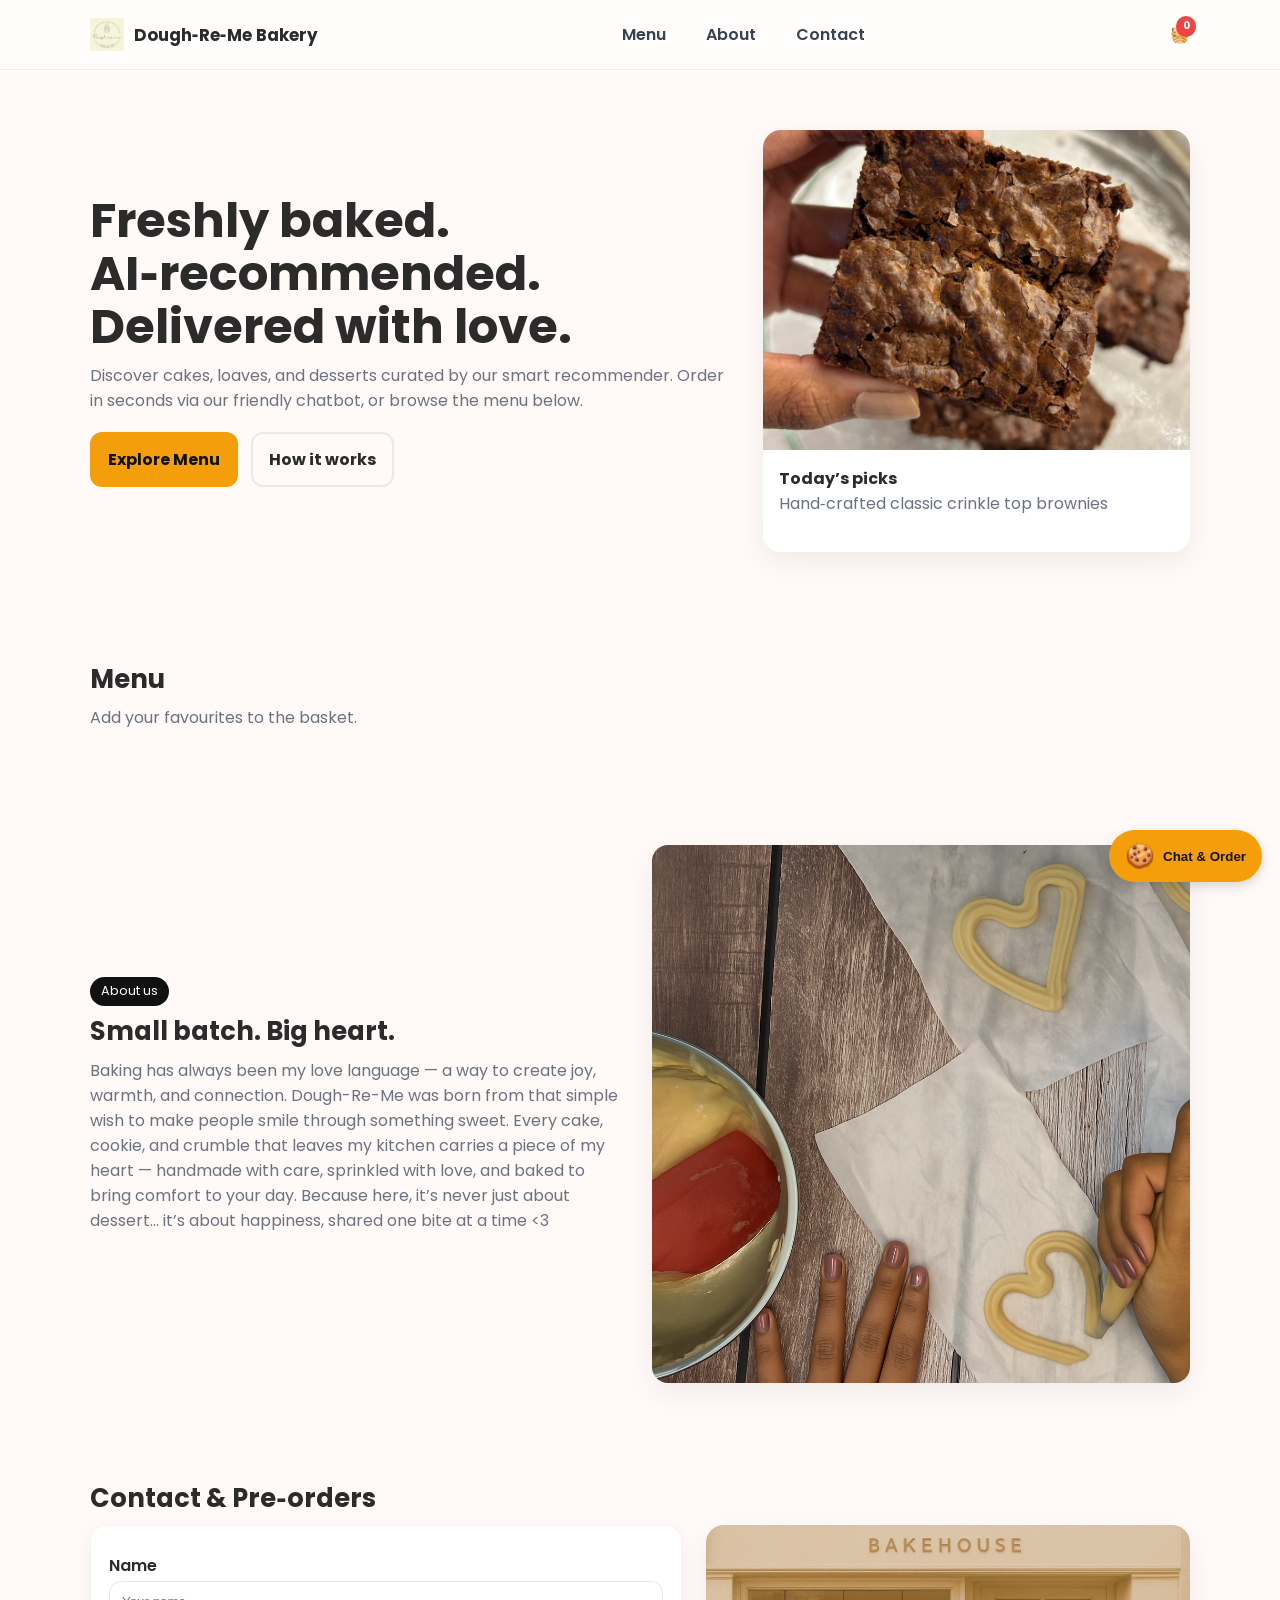
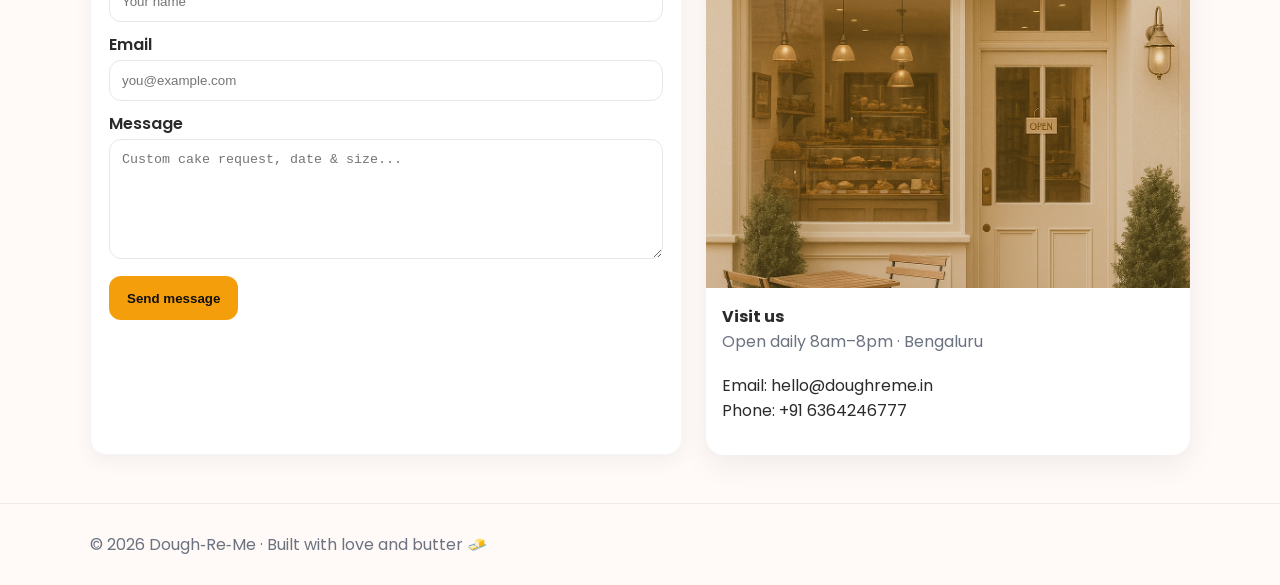
==== commit 16458080: "Updated Supabase as database and a working chatbot :" ====
--- a/index.html
+++ b/index.html
@@ -251,7 +251,9 @@
     // Chat widget
     const chatBtnHtml = `
       <div id="drmChat" style="position:fixed;right:18px;bottom:18px;z-index:1000">
-        <button id="openChat" style="background:var(--brand);border:none;border-radius:999px;padding:12px 16px;color:#111;font-weight:700">💬 Chat & Order</button>
+        <button id="openChat" style="background:var(--brand);border:none;border-radius:999px;padding:12px 16px;color:#111;font-weight:700;box-shadow:0 4px 12px rgba(0,0,0,0.15);display:flex;align-items:center;gap:8px">
+          <span style="font-size:1.5rem">🍪</span> Chat & Order
+        </button>
       </div>
     `;
     document.body.insertAdjacentHTML('beforeend', chatBtnHtml);
